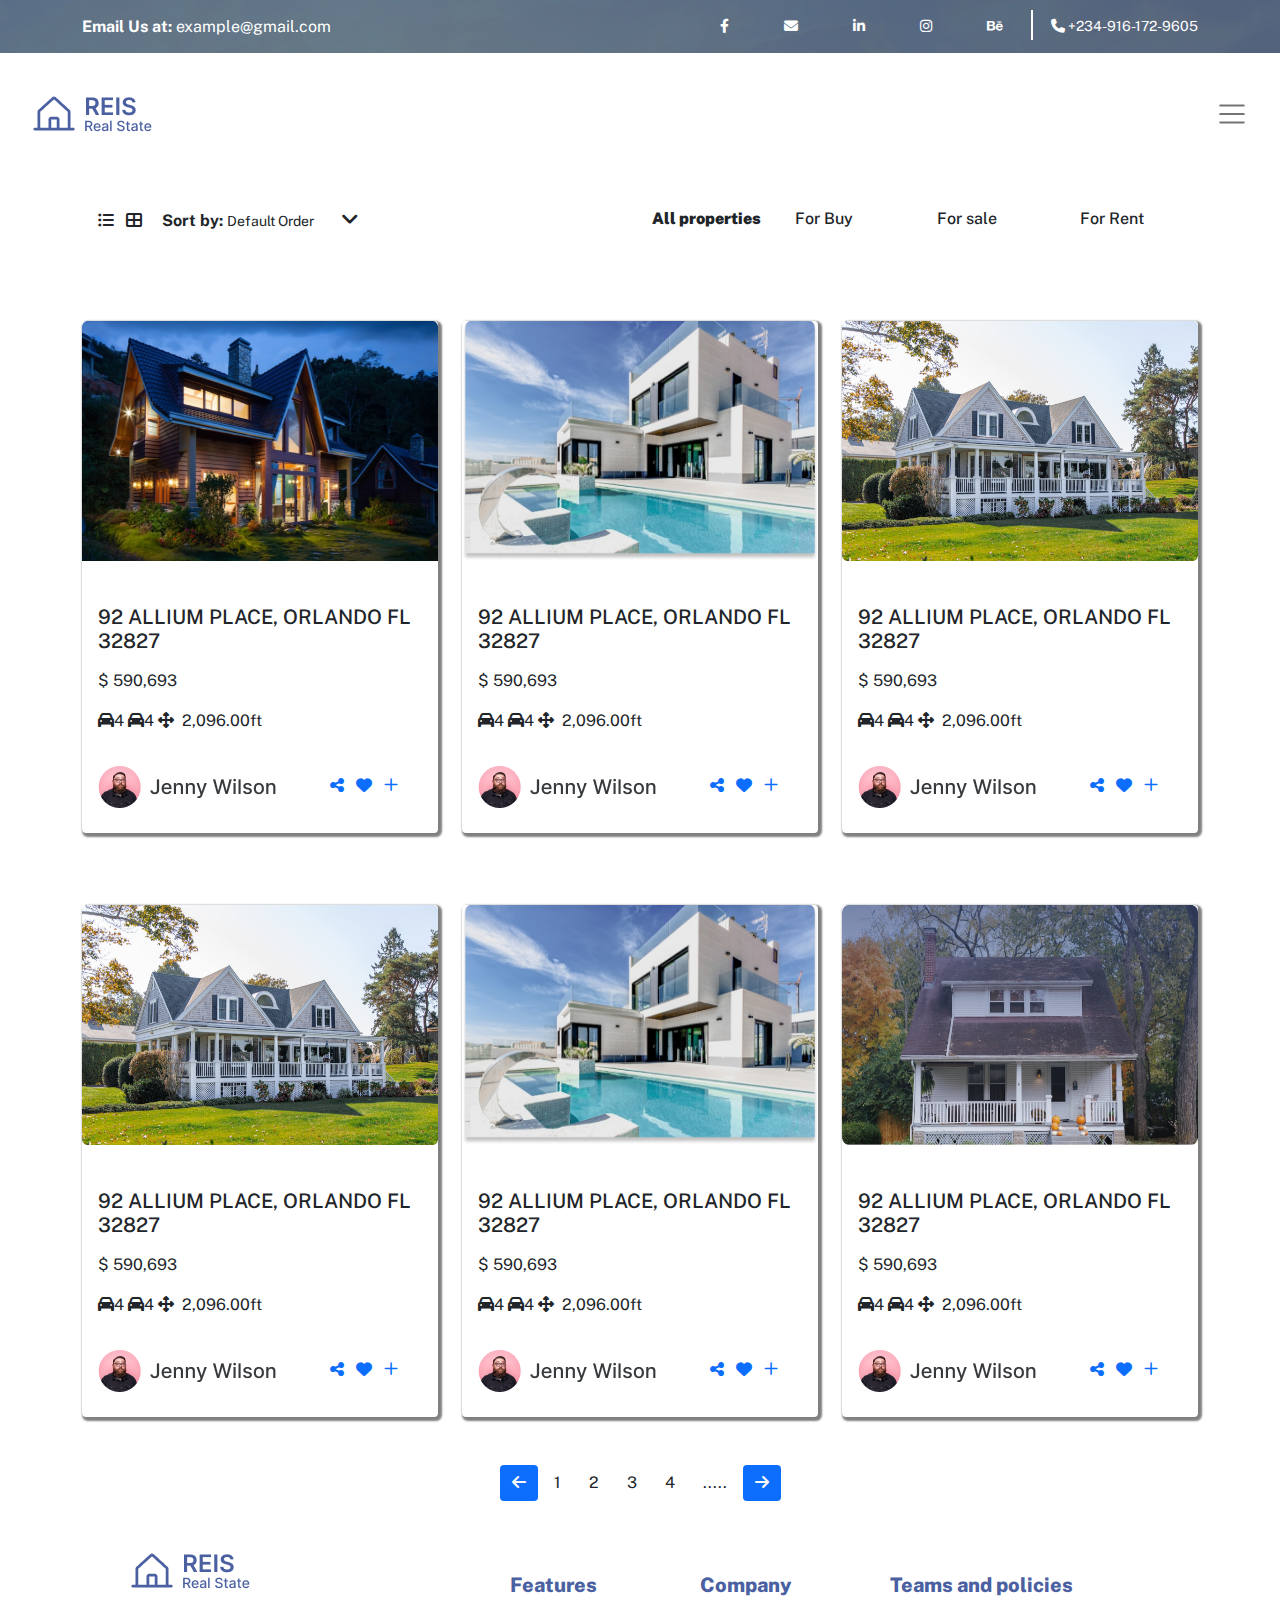
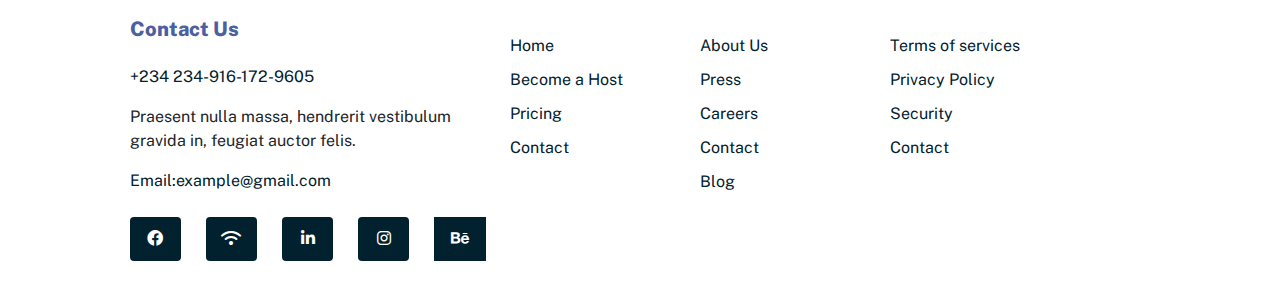
==== html files/reis-2.html @ 503722ba "Add files via upload" ====
<!DOCTYPE html>
<html lang="en">
<head>
    <meta charset="UTF-8">
    <meta http-equiv="X-UA-Compatible" content="IE=edge">
    <meta name="viewport" content="width=device-width, initial-scale=1.0">
       <!-- bootstrap-link -->
       <link rel="stylesheet" href="../Css/bootstrap.min.css">
       <!-- font-awesome -->
       <link rel="stylesheet" href="../Font_6/css/all.min.css">
       <!-- css-linked -->
       <link rel="stylesheet" href="../Css/reis-2.css">
       <title>Reis/page-2</title>
</head>
<body>
    <!-- header-navbar-section -->
    <header>
       <div class="nav-start">
        <div class="container nav-main mb-0 pb-0">
            <a href="#" class="text-white"> <strong class="fw-bold">Email Us at:</strong> example@gmail.com</a>
            <ul class="ms-lg-auto">
                <li>
                    <i class="fa-brands fa-facebook-f"></i>
                </li>
                <li>
                    <i class="fa-solid fa-envelope"></i>
                </li>
                <li>
                    <i class="fa-brands fa-linkedin-in"></i>
                </li>
                <li>
                    <i class="fa-brands fa-instagram"></i>
                </li>
                <li>
                    <i class="fa-brands fa-behance"></i>
                </li>
                <li class="ms-5 last">
                    <span><i class="fa fa-phone"></i></span>
                    <span>+234-916-172-9605</span>
                </li>
            </ul>
        </div>
       </div>
        <hr style="border:1px solid #fff;">


        <nav class="navbar navbar-expand-lg navbar-light mt-0 pt-0">
            <div class="container-fluid">
                <a class="navbar-brand" href="../index.html">
                    <img src="../Images/RE.logo.png" alt="">
                </a>
                <!-- <button class="navbar-toggler" type="button" data-bs-toggle="collapse"
                    data-bs-target="#navbarNavAltMarkup" aria-controls="navbarNavAltMarkup" aria-expanded="false"
                    aria-label="Toggle navigation">
                    <span class="navbar-toggler-icon"></span>
                </button> -->

                <!-- <button class="" > -->
                    <span class="navbar-toggler-icon btn bg-white p-3" type="button" data-bs-toggle="offcanvas" data-bs-target="#offcanvasBottom" aria-controls="offcanvasBottom"></span>
                <!-- </button> -->

                <div class="offcanvas offcanvas-top bg-dark" tabindex="-1" id="offcanvasBottom" aria-labelledby="offcanvasBottomLabel">
                    <div class="offcanvas-header">
                      <button type="button" class="btn-close text-reset bg-white" data-bs-dismiss="offcanvas" aria-label="Close"></button>
                    </div>
                    <div class="offcanvas-body small">
                        <div class="navbar-nav ms-auto">
                            <a class="nav-link active text-white" aria-current="page" href="../index.html">Home</a>
                            <a class="nav-link" href="../html files/about.html">About Us</a>
                            <a class="nav-link" href="#">Our Agents</a>
                            <a class="nav-link" href="../html files/reis-3.html">Properties</a>
                            <a class="nav-link">Gallery</a>
                            <a class="nav-link">Blog</a>
                            <a class="nav-link">Contact Us</a>
                            <a class="nav-link">Search</a>
                            <a class="nav-link">Add Listing</a>
                        </div>
                    </div>
                  </div>
<!-- 
                <div class="offcanvas-body" id="navbarNavAltMarkup">
                  
                </div> -->
            </div>
        </nav>
    </header>


       <!-- lastest-property-section -->
    <section id="property-lastest">
        <div class="container">
            <div class="row">
               <div class="col-lg-4">
                <p>
                    <span><i class="fa fa-list-ul ms-3" aria-hidden="true"></i></span>
                    <span> <i class="fa fa-th-large ms-2" aria-hidden="true"></i></span>
                    <span class="ms-lg-3 fw-bold">Sort by:</span>
                    <small>
                        <span>Default Order</span>
                        <span><i class="fa fa-angle-down ms-lg-4" style="font-weight: 700; font-size: 20px;"  aria-hidden="true"></i></span>
                    </small>
                </p>
               </div>
               <div class="col-lg-6 ms-auto">
                <div class="row">
                    <div class="col-lg-3">
                        <h6 class="fw-bold"><strong>All properties</strong></h6>
                     </div>
                     <div class="col-lg-3">
                      <h6>For Buy</h6>
                     </div>
                     <div class="col-lg-3">
                      <h6>For sale</h6>
                     </div>
                     <div class="col-lg-3">
                      <h6>For Rent</h6>
                     </div>
                </div>
               </div>
            </div>
            <div class="row mt-lg-5 mt-2 gy-4">
                <div class="col-lg-4">
                    <div class="card">
                        <div class="card-img">
                            <img src="../Images/Rectangle 18-1.png" class="card-img-top" alt="...">
                            <div class="empty-img">

                            </div>
                        </div>
                        <div class="card-body">
                            <h5 class="card-title my-3">92 ALLIUM PLACE, ORLANDO FL 32827</h5>
                            <p class="card-text">$ 590,693</p>
                            <div class="ico my-3">
                                <span><i class="fa fa-car"></i>4</span>
                                <span><i class="fa fa-car"></i>4</span>
                                <span><i class="fa fa-arrows-alt me-lg-2"></i>2,096.00ft</span>
                            </div>
                            <div class="footer pt-3">
                                <span><img src="../Images/Frame 91.png" alt=""></span>
                                <span class="ms-5">
                                    <a href="#"><i class="fa fa-share-nodes me-lg-2"></i></a>
                                    <a href="#"><i class="fa fa-heart me-lg-2"></i></a>
                                    <a href="#"><i class="fa-regular fa-plus me-lg-2"></i></a>
                                </span>
                            </div>
                        </div>
                    </div>
                </div>
                <div class="col-lg-4">
                    <div class="card">
                        <div class="card-img">
                            <img src="../Images/Rectangle 18 (1).png" class="card-img-top" alt="...">
                            <div class="empty-img"></div>
                        </div>
                        <div class="card-body">
                            <h5 class="card-title my-3">92 ALLIUM PLACE, ORLANDO FL 32827</h5>
                            <p class="card-text">$ 590,693</p>
                            <div class="ico my-3">
                                <span><i class="fa fa-car"></i>4</span>
                                <span><i class="fa fa-car"></i>4</span>
                                <span><i class="fa fa-arrows-alt me-lg-2"></i>2,096.00ft</span>
                            </div>
                            <div class="footer pt-3">
                                <span><img src="../Images/Frame 91.png" alt=""></span>
                                <span class="ms-5">
                                    <a href="#"><i class="fa fa-share-nodes me-lg-2"></i></a>
                                    <a href="#"><i class="fa fa-heart me-lg-2"></i></a>
                                    <a href="#"><i class="fa-regular fa-plus me-lg-2"></i></a>
                                </span>
                            </div>
                        </div>
                    </div>
                </div>
                <div class="col-lg-4">
                    <div class="card">
                        <div class="card-img">
                            <img src="../Images/Rectangle 26.png" class="card-img-top" alt="...">
                            <div class="empty-img"></div>
                        </div>
                        <div class="card-body">
                            <h5 class="card-title my-3">92 ALLIUM PLACE, ORLANDO FL 32827</h5>
                            <p class="card-text">$ 590,693</p>
                            <div class="ico my-3">
                                <span><i class="fa fa-car"></i>4</span>
                                <span><i class="fa fa-car"></i>4</span>
                                <span><i class="fa fa-arrows-alt me-lg-2"></i>2,096.00ft</span>
                            </div>
                            <div class="footer pt-3">
                                <span><img src="../Images/Frame 91.png" alt=""></span>
                                <span class="ms-5">
                                    <a href="#"><i class="fa fa-share-nodes me-lg-2"></i></a>
                                    <a href="#"><i class="fa fa-heart me-lg-2"></i></a>
                                    <a href="#"><i class="fa-regular fa-plus me-lg-2"></i></a>
                                </span>
                            </div>
                        </div>
                    </div>
                </div>
            </div>
            <div class="row mt-lg-5 mt-2 gy-4">
                <div class="col-lg-4">
                    <div class="card">
                        <div class="card-img">
                            <img src="../Images/Rectangle 26.png" class="card-img-top" alt="...">
                            <div class="empty-img"></div>
                        </div>
                        <div class="card-body">
                            <h5 class="card-title my-3">92 ALLIUM PLACE, ORLANDO FL 32827</h5>
                            <p class="card-text">$ 590,693</p>
                            <div class="ico my-3">
                                <span><i class="fa fa-car"></i>4</span>
                                <span><i class="fa fa-car"></i>4</span>
                                <span><i class="fa fa-arrows-alt me-lg-2"></i>2,096.00ft</span>
                            </div>
                            <div class="footer pt-3">
                                <span><img src="../Images/Frame 91.png" alt=""></span>
                                <span class="ms-5">
                                    <a href="#"><i class="fa fa-share-nodes me-lg-2"></i></a>
                                    <a href="#"><i class="fa fa-heart me-lg-2"></i></a>
                                    <a href="#"><i class="fa-regular fa-plus me-lg-2"></i></a>
                                </span>
                            </div>
                        </div>
                    </div>
                </div>
                <div class="col-lg-4">
                    <div class="card">
                        <div class="card-img">
                            <img src="../Images/Rectangle 18 (1).png" class="card-img-top" alt="...">
                            <div class="empty-img"></div>
                        </div>
                        <div class="card-body">
                            <h5 class="card-title my-3">92 ALLIUM PLACE, ORLANDO FL 32827</h5>
                            <p class="card-text">$ 590,693</p>
                            <div class="ico my-3">
                                <span><i class="fa fa-car"></i>4</span>
                                <span><i class="fa fa-car"></i>4</span>
                                <span><i class="fa fa-arrows-alt me-lg-2"></i>2,096.00ft</span>
                            </div>
                            <div class="footer pt-3">
                                <span><img src="../Images/Frame 91.png" alt=""></span>
                                <span class="ms-5">
                                    <a href="#"><i class="fa fa-share-nodes me-lg-2"></i></a>
                                    <a href="#"><i class="fa fa-heart me-lg-2"></i></a>
                                    <a href="#"><i class="fa-regular fa-plus me-lg-2"></i></a>
                                </span>
                            </div>
                        </div>
                    </div>
                </div>
                <div class="col-lg-4">
                    <div class="card">
                        <div class="card-img">
                            <img src="../Images/Rectangle 11.png" class="card-img-top" alt="...">
                            <div class="empty-img"></div>
                        </div>
                        <div class="card-body">
                            <h5 class="card-title my-3">92 ALLIUM PLACE, ORLANDO FL 32827</h5>
                            <p class="card-text">$ 590,693</p>
                            <div class="ico my-3">
                                <span><i class="fa fa-car"></i>4</span>
                                <span><i class="fa fa-car"></i>4</span>
                                <span><i class="fa fa-arrows-alt me-lg-2"></i>2,096.00ft</span>
                            </div>
                            <div class="footer pt-3">
                                <span><img src="../Images/Frame 91.png" alt=""></span>
                                <span class="ms-5">
                                    <a href="#"><i class="fa fa-share-nodes me-lg-2"></i></a>
                                    <a href="#"><i class="fa fa-heart me-lg-2"></i></a>
                                    <a href="#"><i class="fa-regular fa-plus me-lg-2"></i></a>
                                </span>
                            </div>
                        </div>
                    </div>
                </div>
            </div>
            <div class="mt-5 text-center mb-5">
                <a href="../html files/about.html" class="btn text-light bg-primary text-center">
                    <i class="fa fa-arrow-left"></i>
                </a>
                <a href="#" class="btn text-dark text-center">1</a>
                <a href="#" class="btn text-dark text-center">2</a>
                <a href="#" class="btn text-dark text-center">3</a>
                <a href="#" class="btn text-dark text-center">4</a>
                <a href="#" class="btn text-dark text-center">.....</a>
                <a href="../html files/reis-3.html" class="btn text-light bg-primary text-center">
                    <i class="fa fa-arrow-right"></i>
                </a>
            </div>
        </div>
    </section>


    <!-- footer-section -->
    <footer id="footer">
        <div class="container">
            <div class="row justify-content-center">
                <div class="col-lg-4">
                    <img src="../Images/RE.logo.png" alt="">
                    <h5 class="my-4">Contact Us</h5>
                    <a href="#" style="color:rgb(1, 33, 46);" >+234 234-916-172-9605</a>
                    <p class="my-3">
                        Praesent nulla massa, hendrerit vestibulum gravida in, feugiat auctor felis.
                    </p>
                    <a href="#" style="color:rgb(1, 33, 46);">Email:example@gmail.com</a>
                    <div class="foot d-flex my-4">
                        <div class="col btn text-primary ms-0">
                            <i class="fa-brands fa-facebook"></i>
                          </div>
                          <div class="col btn text-primar">
                            <i class="fa fa-wifi"></i>
                          </div>
                          <div class="col btn text-primary">
                            <i class="fa-brands fa-linkedin-in"></i>
                          </div>
                          <div class="col btn text-primary">
                            <a href="#"><i class="fa-brands fa-instagram"></i></a>
                          </div>
                          <div class="col">
                            <i class="fa-brands fa-behance"></i>
                          </div>
        
                    </div>
                </div>
                <div class="col-lg-2">
                    <h5 class="pt-4">Features</h5>
                    <ul class="p-0">
                        <li><a href="#">Home</a></li>
                        <li><a href="#">Become a Host</a></li>
                        <li><a href="#">Pricing</a></li>
                        <li><a href="#">Contact</a></li>
                    </ul>
                </div>
                <div class="col-lg-2">
                    <h5 class="pt-4">Company</h5>
                    <ul class="p-0">
                        <li><a href="#">About Us</a></li>
                        <li><a href="#">Press</a></li>
                        <li><a href="#">Careers</a></li>
                        <li><a href="#">Contact</a></li>
                        <li><a href="#">Blog</a></li>
                    </ul>
                </div>
                <div class="col-lg-3" style="text-align: left;" >
                    <h5 class="pt-4">Teams and policies</h5>
                    <ul class="p-0">
                        <li><a href="#">Terms of services</a></li>
                        <li><a href="#">Privacy Policy</a></li>
                        <li><a href="#">Security</a></li>
                        <li><a href="#">Contact</a></li>
                    </ul>
                </div>
            </div>
        </div>
    </footer>

    <!-- javascript-bootstarp -->
    <script src="../Javascript/bootstrap.min.js"></script>
</body>
</html>
---- Css/reis-2.css ----
@import url('https://fonts.googleapis.com/css2?family=Public+Sans:wght@600;700&display=swap');

* {
    padding: 0;
    margin: 0;
    box-sizing: border-box;
    font-family: 'Public Sans', sans-serif;
}

a {
    text-decoration: none;
}

ul {
    list-style: none;
}
.btn{
    outline: 0;
    border: 0;
}
section {
    margin-top: 3em;
    margin-bottom: 3em;
}

/* header-section */
.nav-start{
    background: url("../Images/header-bg.png");
    /* height: 758px; */
    color: #fff;
    max-width: 1440px;
    /* position: relative;
    top: 0; */
}

/* navbar-section */

.navbar-brand {
    color: #fff;
}
/* .navbar .navbar-nav .nav-link.active{
    color: red;
} */
.nav-main ul li {
    font-size: 14px;
    font-weight: 400;
    line-height: 22px;
    letter-spacing: 0em;
    text-align: center;
    color: #fff;
}
.navbar .navbar-nav .nav-link:last-child {
border: 1px solid #fff;
border-radius: 4px;
padding: 12px 24px 12px 24px;
text-transform: capitalize;
font-size: 16px;
font-weight: 400;
line-height: 22px;
letter-spacing: 0em;
text-align: center;
color: #fff;
}
.navbar .navbar-nav .nav-link {
    font-size: 14px;
    font-weight: 400;
    line-height: 22px;
    letter-spacing: 0em;
    text-align: center;
    color: #fff;
    text-transform: uppercase;
}


.card{
    height: 512px;
    border: 0;
    box-shadow: 2px 2px 2px 2px gray;
    cursor: pointer;
    transition: all 0.2s ease;
}
.card:hover{
    box-shadow: 4px 4px 4px 2px gray;
}
.card .card-img-top{
    height: 240px;
}
.card .card-title{
    padding-top: 12px;
}
.card-img{
    position: relative;
}
.card:hover .empty-img{
    position: absolute;
    background: linear-gradient( rgba(6, 57, 213, 0.37) , rgba(59, 77, 129, 0.57));
    inset: 0;
    border-radius: 8px;
    
}







/* footer */
#footer h5{
    font-weight: 800;
    color: #4A60A1;
   }
   #footer ul{
       line-height: 34px;
       margin-top: 2em;
   }
   #footer ul li a{
       color:rgb(1, 33, 46);
       transition: all 0.34s;
   }
   #footer ul li a:hover{
       text-decoration: underline;
   }
   .foot .col{
       margin-left: 25px;
       padding: 10px;
       text-align: center;
       color: #fff;
       background:rgb(1, 33, 46);
   }
   .foot .col i{
       color: #fff;
   }




@media (min-width: 992px){
    
    /* header-section */
    .offcanvas {
        background: url("../Images/header-bg.png");
    }
    .nav-main {
        display: flex;
        padding-top: 15px;
    }

    .nav-main ul {
        display: flex;
    }
    .navbar .navbar-nav .nav-link:not(:last-child){
        padding-top: 15px;
    }
    .nav-main ul li {
        margin-left: 55px;
    }
    .navbar .navbar-nav .nav-link:hover{
        color: rgba(255, 255, 255,0.56);
        cursor: pointer;
    }
    .navbar .navbar-nav .nav-link:hover:not(:last-child)::before{
        width: 80px;
    }
    .navbar .navbar-nav .nav-link:not(:last-child)::before{
        position: absolute;
        content: '';
        inset: 0;
        background: #fff;
        width:0;
        height: 2px;
        transform: translateY(40px);
    }
    .navbar .navbar-nav .nav-link{
        margin-left: 20px;
        position: relative;
        transition: all 0.85s;
    }

    .last {
        position: relative;
    }

    .last::before {
        position: absolute;
        content: '';
        width: 2px;
        height: 30px;
        background: #fff;
        left: -20px;
        top: -5px;
    }

    /* navbar */
    .navbar {
        padding: 20px;
    }

}



@media (max-width: 568px){
     /* header */
     .nav-start{
        padding: 6px;
     }
     .offcanvas {
        height: auto;
        background: url("../Images/header-bg.png");
    }
    [type=button]:not(:disabled), [type=reset]:not(:disabled), [type=submit]:not(:disabled), button:not(:disabled) {
        color: #fff;
    }
    .nav-main ul {
        display: flex;
        justify-content: space-between;
        margin-left: 0;
        padding-left: 0;
        padding-top: 10px;
    }

    footer img{
        width: 200px;
    }

}
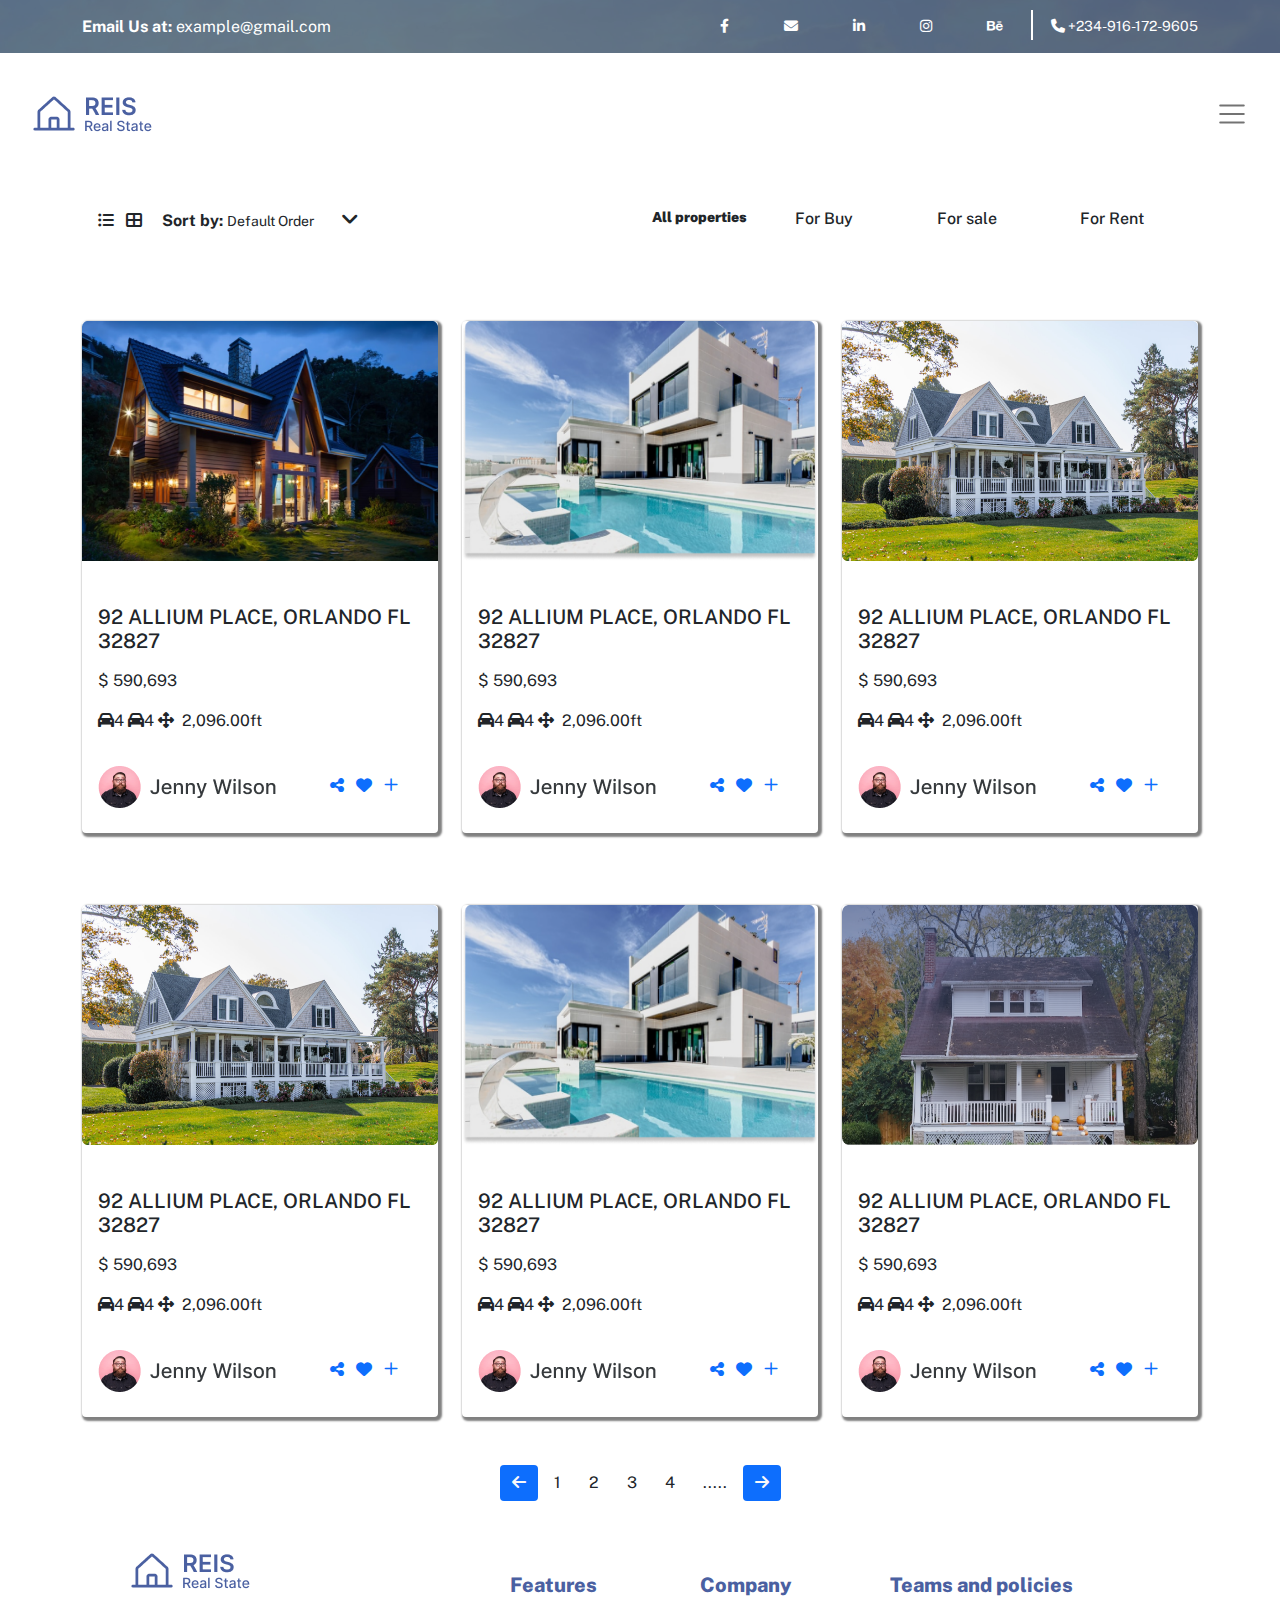
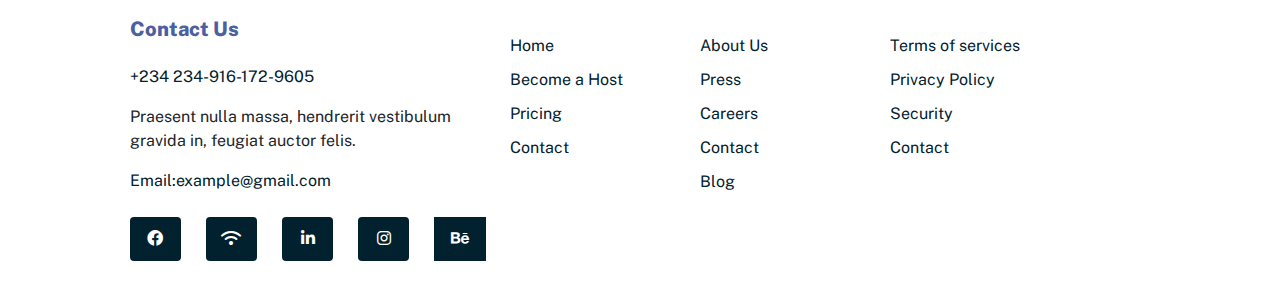
==== commit 39400731: "Update" ====
--- a/html files/reis-2.html
+++ b/html files/reis-2.html
@@ -1,360 +1,360 @@
-<!DOCTYPE html>
-<html lang="en">
-<head>
-    <meta charset="UTF-8">
-    <meta http-equiv="X-UA-Compatible" content="IE=edge">
-    <meta name="viewport" content="width=device-width, initial-scale=1.0">
-       <!-- bootstrap-link -->
-       <link rel="stylesheet" href="../Css/bootstrap.min.css">
-       <!-- font-awesome -->
-       <link rel="stylesheet" href="../Font_6/css/all.min.css">
-       <!-- css-linked -->
-       <link rel="stylesheet" href="../Css/reis-2.css">
-       <title>Reis/page-2</title>
-</head>
-<body>
-    <!-- header-navbar-section -->
-    <header>
-       <div class="nav-start">
-        <div class="container nav-main mb-0 pb-0">
-            <a href="#" class="text-white"> <strong class="fw-bold">Email Us at:</strong> example@gmail.com</a>
-            <ul class="ms-lg-auto">
-                <li>
-                    <i class="fa-brands fa-facebook-f"></i>
-                </li>
-                <li>
-                    <i class="fa-solid fa-envelope"></i>
-                </li>
-                <li>
-                    <i class="fa-brands fa-linkedin-in"></i>
-                </li>
-                <li>
-                    <i class="fa-brands fa-instagram"></i>
-                </li>
-                <li>
-                    <i class="fa-brands fa-behance"></i>
-                </li>
-                <li class="ms-5 last">
-                    <span><i class="fa fa-phone"></i></span>
-                    <span>+234-916-172-9605</span>
-                </li>
-            </ul>
-        </div>
-       </div>
-        <hr style="border:1px solid #fff;">
-
-
-        <nav class="navbar navbar-expand-lg navbar-light mt-0 pt-0">
-            <div class="container-fluid">
-                <a class="navbar-brand" href="../index.html">
-                    <img src="../Images/RE.logo.png" alt="">
-                </a>
-                <!-- <button class="navbar-toggler" type="button" data-bs-toggle="collapse"
-                    data-bs-target="#navbarNavAltMarkup" aria-controls="navbarNavAltMarkup" aria-expanded="false"
-                    aria-label="Toggle navigation">
-                    <span class="navbar-toggler-icon"></span>
-                </button> -->
-
-                <!-- <button class="" > -->
-                    <span class="navbar-toggler-icon btn bg-white p-3" type="button" data-bs-toggle="offcanvas" data-bs-target="#offcanvasBottom" aria-controls="offcanvasBottom"></span>
-                <!-- </button> -->
-
-                <div class="offcanvas offcanvas-top bg-dark" tabindex="-1" id="offcanvasBottom" aria-labelledby="offcanvasBottomLabel">
-                    <div class="offcanvas-header">
-                      <button type="button" class="btn-close text-reset bg-white" data-bs-dismiss="offcanvas" aria-label="Close"></button>
-                    </div>
-                    <div class="offcanvas-body small">
-                        <div class="navbar-nav ms-auto">
-                            <a class="nav-link active text-white" aria-current="page" href="../index.html">Home</a>
-                            <a class="nav-link" href="../html files/about.html">About Us</a>
-                            <a class="nav-link" href="#">Our Agents</a>
-                            <a class="nav-link" href="../html files/reis-3.html">Properties</a>
-                            <a class="nav-link">Gallery</a>
-                            <a class="nav-link">Blog</a>
-                            <a class="nav-link">Contact Us</a>
-                            <a class="nav-link">Search</a>
-                            <a class="nav-link">Add Listing</a>
-                        </div>
-                    </div>
-                  </div>
-<!-- 
-                <div class="offcanvas-body" id="navbarNavAltMarkup">
-                  
-                </div> -->
-            </div>
-        </nav>
-    </header>
-
-
-       <!-- lastest-property-section -->
-    <section id="property-lastest">
-        <div class="container">
-            <div class="row">
-               <div class="col-lg-4">
-                <p>
-                    <span><i class="fa fa-list-ul ms-3" aria-hidden="true"></i></span>
-                    <span> <i class="fa fa-th-large ms-2" aria-hidden="true"></i></span>
-                    <span class="ms-lg-3 fw-bold">Sort by:</span>
-                    <small>
-                        <span>Default Order</span>
-                        <span><i class="fa fa-angle-down ms-lg-4" style="font-weight: 700; font-size: 20px;"  aria-hidden="true"></i></span>
-                    </small>
-                </p>
-               </div>
-               <div class="col-lg-6 ms-auto">
-                <div class="row">
-                    <div class="col-lg-3">
-                        <h6 class="fw-bold"><strong>All properties</strong></h6>
-                     </div>
-                     <div class="col-lg-3">
-                      <h6>For Buy</h6>
-                     </div>
-                     <div class="col-lg-3">
-                      <h6>For sale</h6>
-                     </div>
-                     <div class="col-lg-3">
-                      <h6>For Rent</h6>
-                     </div>
-                </div>
-               </div>
-            </div>
-            <div class="row mt-lg-5 mt-2 gy-4">
-                <div class="col-lg-4">
-                    <div class="card">
-                        <div class="card-img">
-                            <img src="../Images/Rectangle 18-1.png" class="card-img-top" alt="...">
-                            <div class="empty-img">
-
-                            </div>
-                        </div>
-                        <div class="card-body">
-                            <h5 class="card-title my-3">92 ALLIUM PLACE, ORLANDO FL 32827</h5>
-                            <p class="card-text">$ 590,693</p>
-                            <div class="ico my-3">
-                                <span><i class="fa fa-car"></i>4</span>
-                                <span><i class="fa fa-car"></i>4</span>
-                                <span><i class="fa fa-arrows-alt me-lg-2"></i>2,096.00ft</span>
-                            </div>
-                            <div class="footer pt-3">
-                                <span><img src="../Images/Frame 91.png" alt=""></span>
-                                <span class="ms-5">
-                                    <a href="#"><i class="fa fa-share-nodes me-lg-2"></i></a>
-                                    <a href="#"><i class="fa fa-heart me-lg-2"></i></a>
-                                    <a href="#"><i class="fa-regular fa-plus me-lg-2"></i></a>
-                                </span>
-                            </div>
-                        </div>
-                    </div>
-                </div>
-                <div class="col-lg-4">
-                    <div class="card">
-                        <div class="card-img">
-                            <img src="../Images/Rectangle 18 (1).png" class="card-img-top" alt="...">
-                            <div class="empty-img"></div>
-                        </div>
-                        <div class="card-body">
-                            <h5 class="card-title my-3">92 ALLIUM PLACE, ORLANDO FL 32827</h5>
-                            <p class="card-text">$ 590,693</p>
-                            <div class="ico my-3">
-                                <span><i class="fa fa-car"></i>4</span>
-                                <span><i class="fa fa-car"></i>4</span>
-                                <span><i class="fa fa-arrows-alt me-lg-2"></i>2,096.00ft</span>
-                            </div>
-                            <div class="footer pt-3">
-                                <span><img src="../Images/Frame 91.png" alt=""></span>
-                                <span class="ms-5">
-                                    <a href="#"><i class="fa fa-share-nodes me-lg-2"></i></a>
-                                    <a href="#"><i class="fa fa-heart me-lg-2"></i></a>
-                                    <a href="#"><i class="fa-regular fa-plus me-lg-2"></i></a>
-                                </span>
-                            </div>
-                        </div>
-                    </div>
-                </div>
-                <div class="col-lg-4">
-                    <div class="card">
-                        <div class="card-img">
-                            <img src="../Images/Rectangle 26.png" class="card-img-top" alt="...">
-                            <div class="empty-img"></div>
-                        </div>
-                        <div class="card-body">
-                            <h5 class="card-title my-3">92 ALLIUM PLACE, ORLANDO FL 32827</h5>
-                            <p class="card-text">$ 590,693</p>
-                            <div class="ico my-3">
-                                <span><i class="fa fa-car"></i>4</span>
-                                <span><i class="fa fa-car"></i>4</span>
-                                <span><i class="fa fa-arrows-alt me-lg-2"></i>2,096.00ft</span>
-                            </div>
-                            <div class="footer pt-3">
-                                <span><img src="../Images/Frame 91.png" alt=""></span>
-                                <span class="ms-5">
-                                    <a href="#"><i class="fa fa-share-nodes me-lg-2"></i></a>
-                                    <a href="#"><i class="fa fa-heart me-lg-2"></i></a>
-                                    <a href="#"><i class="fa-regular fa-plus me-lg-2"></i></a>
-                                </span>
-                            </div>
-                        </div>
-                    </div>
-                </div>
-            </div>
-            <div class="row mt-lg-5 mt-2 gy-4">
-                <div class="col-lg-4">
-                    <div class="card">
-                        <div class="card-img">
-                            <img src="../Images/Rectangle 26.png" class="card-img-top" alt="...">
-                            <div class="empty-img"></div>
-                        </div>
-                        <div class="card-body">
-                            <h5 class="card-title my-3">92 ALLIUM PLACE, ORLANDO FL 32827</h5>
-                            <p class="card-text">$ 590,693</p>
-                            <div class="ico my-3">
-                                <span><i class="fa fa-car"></i>4</span>
-                                <span><i class="fa fa-car"></i>4</span>
-                                <span><i class="fa fa-arrows-alt me-lg-2"></i>2,096.00ft</span>
-                            </div>
-                            <div class="footer pt-3">
-                                <span><img src="../Images/Frame 91.png" alt=""></span>
-                                <span class="ms-5">
-                                    <a href="#"><i class="fa fa-share-nodes me-lg-2"></i></a>
-                                    <a href="#"><i class="fa fa-heart me-lg-2"></i></a>
-                                    <a href="#"><i class="fa-regular fa-plus me-lg-2"></i></a>
-                                </span>
-                            </div>
-                        </div>
-                    </div>
-                </div>
-                <div class="col-lg-4">
-                    <div class="card">
-                        <div class="card-img">
-                            <img src="../Images/Rectangle 18 (1).png" class="card-img-top" alt="...">
-                            <div class="empty-img"></div>
-                        </div>
-                        <div class="card-body">
-                            <h5 class="card-title my-3">92 ALLIUM PLACE, ORLANDO FL 32827</h5>
-                            <p class="card-text">$ 590,693</p>
-                            <div class="ico my-3">
-                                <span><i class="fa fa-car"></i>4</span>
-                                <span><i class="fa fa-car"></i>4</span>
-                                <span><i class="fa fa-arrows-alt me-lg-2"></i>2,096.00ft</span>
-                            </div>
-                            <div class="footer pt-3">
-                                <span><img src="../Images/Frame 91.png" alt=""></span>
-                                <span class="ms-5">
-                                    <a href="#"><i class="fa fa-share-nodes me-lg-2"></i></a>
-                                    <a href="#"><i class="fa fa-heart me-lg-2"></i></a>
-                                    <a href="#"><i class="fa-regular fa-plus me-lg-2"></i></a>
-                                </span>
-                            </div>
-                        </div>
-                    </div>
-                </div>
-                <div class="col-lg-4">
-                    <div class="card">
-                        <div class="card-img">
-                            <img src="../Images/Rectangle 11.png" class="card-img-top" alt="...">
-                            <div class="empty-img"></div>
-                        </div>
-                        <div class="card-body">
-                            <h5 class="card-title my-3">92 ALLIUM PLACE, ORLANDO FL 32827</h5>
-                            <p class="card-text">$ 590,693</p>
-                            <div class="ico my-3">
-                                <span><i class="fa fa-car"></i>4</span>
-                                <span><i class="fa fa-car"></i>4</span>
-                                <span><i class="fa fa-arrows-alt me-lg-2"></i>2,096.00ft</span>
-                            </div>
-                            <div class="footer pt-3">
-                                <span><img src="../Images/Frame 91.png" alt=""></span>
-                                <span class="ms-5">
-                                    <a href="#"><i class="fa fa-share-nodes me-lg-2"></i></a>
-                                    <a href="#"><i class="fa fa-heart me-lg-2"></i></a>
-                                    <a href="#"><i class="fa-regular fa-plus me-lg-2"></i></a>
-                                </span>
-                            </div>
-                        </div>
-                    </div>
-                </div>
-            </div>
-            <div class="mt-5 text-center mb-5">
-                <a href="../html files/about.html" class="btn text-light bg-primary text-center">
-                    <i class="fa fa-arrow-left"></i>
-                </a>
-                <a href="#" class="btn text-dark text-center">1</a>
-                <a href="#" class="btn text-dark text-center">2</a>
-                <a href="#" class="btn text-dark text-center">3</a>
-                <a href="#" class="btn text-dark text-center">4</a>
-                <a href="#" class="btn text-dark text-center">.....</a>
-                <a href="../html files/reis-3.html" class="btn text-light bg-primary text-center">
-                    <i class="fa fa-arrow-right"></i>
-                </a>
-            </div>
-        </div>
-    </section>
-
-
-    <!-- footer-section -->
-    <footer id="footer">
-        <div class="container">
-            <div class="row justify-content-center">
-                <div class="col-lg-4">
-                    <img src="../Images/RE.logo.png" alt="">
-                    <h5 class="my-4">Contact Us</h5>
-                    <a href="#" style="color:rgb(1, 33, 46);" >+234 234-916-172-9605</a>
-                    <p class="my-3">
-                        Praesent nulla massa, hendrerit vestibulum gravida in, feugiat auctor felis.
-                    </p>
-                    <a href="#" style="color:rgb(1, 33, 46);">Email:example@gmail.com</a>
-                    <div class="foot d-flex my-4">
-                        <div class="col btn text-primary ms-0">
-                            <i class="fa-brands fa-facebook"></i>
-                          </div>
-                          <div class="col btn text-primar">
-                            <i class="fa fa-wifi"></i>
-                          </div>
-                          <div class="col btn text-primary">
-                            <i class="fa-brands fa-linkedin-in"></i>
-                          </div>
-                          <div class="col btn text-primary">
-                            <a href="#"><i class="fa-brands fa-instagram"></i></a>
-                          </div>
-                          <div class="col">
-                            <i class="fa-brands fa-behance"></i>
-                          </div>
-        
-                    </div>
-                </div>
-                <div class="col-lg-2">
-                    <h5 class="pt-4">Features</h5>
-                    <ul class="p-0">
-                        <li><a href="#">Home</a></li>
-                        <li><a href="#">Become a Host</a></li>
-                        <li><a href="#">Pricing</a></li>
-                        <li><a href="#">Contact</a></li>
-                    </ul>
-                </div>
-                <div class="col-lg-2">
-                    <h5 class="pt-4">Company</h5>
-                    <ul class="p-0">
-                        <li><a href="#">About Us</a></li>
-                        <li><a href="#">Press</a></li>
-                        <li><a href="#">Careers</a></li>
-                        <li><a href="#">Contact</a></li>
-                        <li><a href="#">Blog</a></li>
-                    </ul>
-                </div>
-                <div class="col-lg-3" style="text-align: left;" >
-                    <h5 class="pt-4">Teams and policies</h5>
-                    <ul class="p-0">
-                        <li><a href="#">Terms of services</a></li>
-                        <li><a href="#">Privacy Policy</a></li>
-                        <li><a href="#">Security</a></li>
-                        <li><a href="#">Contact</a></li>
-                    </ul>
-                </div>
-            </div>
-        </div>
-    </footer>
-
-    <!-- javascript-bootstarp -->
-    <script src="../Javascript/bootstrap.min.js"></script>
-</body>
+<!DOCTYPE html>
+<html lang="en">
+<head>
+    <meta charset="UTF-8">
+    <meta http-equiv="X-UA-Compatible" content="IE=edge">
+    <meta name="viewport" content="width=device-width, initial-scale=1.0">
+       <!-- bootstrap-link -->
+       <link rel="stylesheet" href="../Css/bootstrap.min.css">
+       <!-- font-awesome -->
+       <link rel="stylesheet" href="../Font_6/css/all.min.css">
+       <!-- css-linked -->
+       <link rel="stylesheet" href="../Css/reis-2.css">
+       <title>Reis/page-2</title>
+</head>
+<body>
+    <!-- header-navbar-section -->
+    <header>
+       <div class="nav-start">
+        <div class="container nav-main mb-0 pb-0">
+            <a href="#" class="text-white"> <strong class="fw-bold">Email Us at:</strong> example@gmail.com</a>
+            <ul class="ms-lg-auto">
+                <li>
+                    <i class="fa-brands fa-facebook-f"></i>
+                </li>
+                <li>
+                    <i class="fa-solid fa-envelope"></i>
+                </li>
+                <li>
+                    <i class="fa-brands fa-linkedin-in"></i>
+                </li>
+                <li>
+                    <i class="fa-brands fa-instagram"></i>
+                </li>
+                <li>
+                    <i class="fa-brands fa-behance"></i>
+                </li>
+                <li class="ms-5 last">
+                    <span><i class="fa fa-phone"></i></span>
+                    <span>+234-916-172-9605</span>
+                </li>
+            </ul>
+        </div>
+       </div>
+        <hr style="border:1px solid #fff;">
+
+
+        <nav class="navbar navbar-expand-lg navbar-light mt-0 pt-0">
+            <div class="container-fluid">
+                <a class="navbar-brand" href="../index.html">
+                    <img src="../Images/RE.logo.png" alt="">
+                </a>
+                <!-- <button class="navbar-toggler" type="button" data-bs-toggle="collapse"
+                    data-bs-target="#navbarNavAltMarkup" aria-controls="navbarNavAltMarkup" aria-expanded="false"
+                    aria-label="Toggle navigation">
+                    <span class="navbar-toggler-icon"></span>
+                </button> -->
+
+                <!-- <button class="" > -->
+                    <span class="navbar-toggler-icon btn bg-white p-3" type="button" data-bs-toggle="offcanvas" data-bs-target="#offcanvasBottom" aria-controls="offcanvasBottom"></span>
+                <!-- </button> -->
+
+                <div class="offcanvas offcanvas-top bg-dark" tabindex="-1" id="offcanvasBottom" aria-labelledby="offcanvasBottomLabel">
+                    <div class="offcanvas-header">
+                      <button type="button" class="btn-close text-reset bg-white" data-bs-dismiss="offcanvas" aria-label="Close"></button>
+                    </div>
+                    <div class="offcanvas-body small">
+                        <div class="navbar-nav ms-auto">
+                            <a class="nav-link active text-white" aria-current="page" href="../index.html">Home</a>
+                            <a class="nav-link" href="../html files/about.html">About Us</a>
+                            <a class="nav-link" href="#">Our Agents</a>
+                            <a class="nav-link" href="../html files/reis-3.html">Properties</a>
+                            <a class="nav-link">Gallery</a>
+                            <a class="nav-link">Blog</a>
+                            <a class="nav-link">Contact Us</a>
+                            <a class="nav-link">Search</a>
+                            <a class="nav-link">Add Listing</a>
+                        </div>
+                    </div>
+                  </div>
+<!-- 
+                <div class="offcanvas-body" id="navbarNavAltMarkup">
+                  
+                </div> -->
+            </div>
+        </nav>
+    </header>
+
+
+       <!-- lastest-property-section -->
+    <section id="property-lastest">
+        <div class="container">
+            <div class="row">
+               <div class="col-lg-4">
+                <p>
+                    <span><i class="fa fa-list-ul ms-3" aria-hidden="true"></i></span>
+                    <span> <i class="fa fa-th-large ms-2" aria-hidden="true"></i></span>
+                    <span class="ms-lg-3 fw-bold">Sort by:</span>
+                    <small>
+                        <span>Default Order</span>
+                        <span><i class="fa fa-angle-down ms-lg-4" style="font-weight: 700; font-size: 20px;"  aria-hidden="true"></i></span>
+                    </small>
+                </p>
+               </div>
+               <div class="col-lg-6 ms-auto">
+                <div class="row">
+                    <div class="col-lg-3">
+                        <h6 class="fw-bold small"><strong>All properties</strong></h6>
+                     </div>
+                     <div class="col-lg-3">
+                      <h6>For Buy</h6>
+                     </div>
+                     <div class="col-lg-3">
+                      <h6>For sale</h6>
+                     </div>
+                     <div class="col-lg-3">
+                      <h6>For Rent</h6>
+                     </div>
+                </div>
+               </div>
+            </div>
+            <div class="row mt-lg-5 mt-2 gy-4">
+                <div class="col-lg-4">
+                    <div class="card">
+                        <div class="card-img">
+                            <img src="../Images/Rectangle 18-1.png" class="card-img-top" alt="...">
+                            <div class="empty-img">
+
+                            </div>
+                        </div>
+                        <div class="card-body">
+                            <h5 class="card-title my-3">92 ALLIUM PLACE, ORLANDO FL 32827</h5>
+                            <p class="card-text">$ 590,693</p>
+                            <div class="ico my-3">
+                                <span><i class="fa fa-car"></i>4</span>
+                                <span><i class="fa fa-car"></i>4</span>
+                                <span><i class="fa fa-arrows-alt me-lg-2"></i>2,096.00ft</span>
+                            </div>
+                            <div class="footer pt-3">
+                                <span><img src="../Images/Frame 91.png" alt=""></span>
+                                <span class="ms-5">
+                                    <a href="#"><i class="fa fa-share-nodes me-lg-2"></i></a>
+                                    <a href="#"><i class="fa fa-heart me-lg-2"></i></a>
+                                    <a href="#"><i class="fa-regular fa-plus me-lg-2"></i></a>
+                                </span>
+                            </div>
+                        </div>
+                    </div>
+                </div>
+                <div class="col-lg-4">
+                    <div class="card">
+                        <div class="card-img">
+                            <img src="../Images/Rectangle 18 (1).png" class="card-img-top" alt="...">
+                            <div class="empty-img"></div>
+                        </div>
+                        <div class="card-body">
+                            <h5 class="card-title my-3">92 ALLIUM PLACE, ORLANDO FL 32827</h5>
+                            <p class="card-text">$ 590,693</p>
+                            <div class="ico my-3">
+                                <span><i class="fa fa-car"></i>4</span>
+                                <span><i class="fa fa-car"></i>4</span>
+                                <span><i class="fa fa-arrows-alt me-lg-2"></i>2,096.00ft</span>
+                            </div>
+                            <div class="footer pt-3">
+                                <span><img src="../Images/Frame 91.png" alt=""></span>
+                                <span class="ms-5">
+                                    <a href="#"><i class="fa fa-share-nodes me-lg-2"></i></a>
+                                    <a href="#"><i class="fa fa-heart me-lg-2"></i></a>
+                                    <a href="#"><i class="fa-regular fa-plus me-lg-2"></i></a>
+                                </span>
+                            </div>
+                        </div>
+                    </div>
+                </div>
+                <div class="col-lg-4">
+                    <div class="card">
+                        <div class="card-img">
+                            <img src="../Images/Rectangle 26.png" class="card-img-top" alt="...">
+                            <div class="empty-img"></div>
+                        </div>
+                        <div class="card-body">
+                            <h5 class="card-title my-3">92 ALLIUM PLACE, ORLANDO FL 32827</h5>
+                            <p class="card-text">$ 590,693</p>
+                            <div class="ico my-3">
+                                <span><i class="fa fa-car"></i>4</span>
+                                <span><i class="fa fa-car"></i>4</span>
+                                <span><i class="fa fa-arrows-alt me-lg-2"></i>2,096.00ft</span>
+                            </div>
+                            <div class="footer pt-3">
+                                <span><img src="../Images/Frame 91.png" alt=""></span>
+                                <span class="ms-5">
+                                    <a href="#"><i class="fa fa-share-nodes me-lg-2"></i></a>
+                                    <a href="#"><i class="fa fa-heart me-lg-2"></i></a>
+                                    <a href="#"><i class="fa-regular fa-plus me-lg-2"></i></a>
+                                </span>
+                            </div>
+                        </div>
+                    </div>
+                </div>
+            </div>
+            <div class="row mt-lg-5 mt-2 gy-4">
+                <div class="col-lg-4">
+                    <div class="card">
+                        <div class="card-img">
+                            <img src="../Images/Rectangle 26.png" class="card-img-top" alt="...">
+                            <div class="empty-img"></div>
+                        </div>
+                        <div class="card-body">
+                            <h5 class="card-title my-3">92 ALLIUM PLACE, ORLANDO FL 32827</h5>
+                            <p class="card-text">$ 590,693</p>
+                            <div class="ico my-3">
+                                <span><i class="fa fa-car"></i>4</span>
+                                <span><i class="fa fa-car"></i>4</span>
+                                <span><i class="fa fa-arrows-alt me-lg-2"></i>2,096.00ft</span>
+                            </div>
+                            <div class="footer pt-3">
+                                <span><img src="../Images/Frame 91.png" alt=""></span>
+                                <span class="ms-5">
+                                    <a href="#"><i class="fa fa-share-nodes me-lg-2"></i></a>
+                                    <a href="#"><i class="fa fa-heart me-lg-2"></i></a>
+                                    <a href="#"><i class="fa-regular fa-plus me-lg-2"></i></a>
+                                </span>
+                            </div>
+                        </div>
+                    </div>
+                </div>
+                <div class="col-lg-4">
+                    <div class="card">
+                        <div class="card-img">
+                            <img src="../Images/Rectangle 18 (1).png" class="card-img-top" alt="...">
+                            <div class="empty-img"></div>
+                        </div>
+                        <div class="card-body">
+                            <h5 class="card-title my-3">92 ALLIUM PLACE, ORLANDO FL 32827</h5>
+                            <p class="card-text">$ 590,693</p>
+                            <div class="ico my-3">
+                                <span><i class="fa fa-car"></i>4</span>
+                                <span><i class="fa fa-car"></i>4</span>
+                                <span><i class="fa fa-arrows-alt me-lg-2"></i>2,096.00ft</span>
+                            </div>
+                            <div class="footer pt-3">
+                                <span><img src="../Images/Frame 91.png" alt=""></span>
+                                <span class="ms-5">
+                                    <a href="#"><i class="fa fa-share-nodes me-lg-2"></i></a>
+                                    <a href="#"><i class="fa fa-heart me-lg-2"></i></a>
+                                    <a href="#"><i class="fa-regular fa-plus me-lg-2"></i></a>
+                                </span>
+                            </div>
+                        </div>
+                    </div>
+                </div>
+                <div class="col-lg-4">
+                    <div class="card">
+                        <div class="card-img">
+                            <img src="../Images/Rectangle 11.png" class="card-img-top" alt="...">
+                            <div class="empty-img"></div>
+                        </div>
+                        <div class="card-body">
+                            <h5 class="card-title my-3">92 ALLIUM PLACE, ORLANDO FL 32827</h5>
+                            <p class="card-text">$ 590,693</p>
+                            <div class="ico my-3">
+                                <span><i class="fa fa-car"></i>4</span>
+                                <span><i class="fa fa-car"></i>4</span>
+                                <span><i class="fa fa-arrows-alt me-lg-2"></i>2,096.00ft</span>
+                            </div>
+                            <div class="footer pt-3">
+                                <span><img src="../Images/Frame 91.png" alt=""></span>
+                                <span class="ms-5">
+                                    <a href="#"><i class="fa fa-share-nodes me-lg-2"></i></a>
+                                    <a href="#"><i class="fa fa-heart me-lg-2"></i></a>
+                                    <a href="#"><i class="fa-regular fa-plus me-lg-2"></i></a>
+                                </span>
+                            </div>
+                        </div>
+                    </div>
+                </div>
+            </div>
+            <div class="mt-5 text-center mb-5">
+                <a href="../html files/about.html" class="btn text-light bg-primary text-center">
+                    <i class="fa fa-arrow-left"></i>
+                </a>
+                <a href="#" class="btn text-dark text-center">1</a>
+                <a href="#" class="btn text-dark text-center">2</a>
+                <a href="#" class="btn text-dark text-center">3</a>
+                <a href="#" class="btn text-dark text-center">4</a>
+                <a href="#" class="btn text-dark text-center">.....</a>
+                <a href="../html files/reis-3.html" class="btn text-light bg-primary text-center">
+                    <i class="fa fa-arrow-right"></i>
+                </a>
+            </div>
+        </div>
+    </section>
+
+
+    <!-- footer-section -->
+    <footer id="footer">
+        <div class="container">
+            <div class="row justify-content-center">
+                <div class="col-lg-4">
+                    <img src="../Images/RE.logo.png" alt="">
+                    <h5 class="my-4">Contact Us</h5>
+                    <a href="#" style="color:rgb(1, 33, 46);" >+234 234-916-172-9605</a>
+                    <p class="my-3">
+                        Praesent nulla massa, hendrerit vestibulum gravida in, feugiat auctor felis.
+                    </p>
+                    <a href="#" style="color:rgb(1, 33, 46);">Email:example@gmail.com</a>
+                    <div class="foot d-flex my-4">
+                        <div class="col btn text-primary ms-0">
+                            <i class="fa-brands fa-facebook"></i>
+                          </div>
+                          <div class="col btn text-primar">
+                            <i class="fa fa-wifi"></i>
+                          </div>
+                          <div class="col btn text-primary">
+                            <i class="fa-brands fa-linkedin-in"></i>
+                          </div>
+                          <div class="col btn text-primary">
+                            <a href="#"><i class="fa-brands fa-instagram"></i></a>
+                          </div>
+                          <div class="col">
+                            <i class="fa-brands fa-behance"></i>
+                          </div>
+        
+                    </div>
+                </div>
+                <div class="col-lg-2">
+                    <h5 class="pt-4">Features</h5>
+                    <ul class="p-0">
+                        <li><a href="#">Home</a></li>
+                        <li><a href="#">Become a Host</a></li>
+                        <li><a href="#">Pricing</a></li>
+                        <li><a href="#">Contact</a></li>
+                    </ul>
+                </div>
+                <div class="col-lg-2">
+                    <h5 class="pt-4">Company</h5>
+                    <ul class="p-0">
+                        <li><a href="#">About Us</a></li>
+                        <li><a href="#">Press</a></li>
+                        <li><a href="#">Careers</a></li>
+                        <li><a href="#">Contact</a></li>
+                        <li><a href="#">Blog</a></li>
+                    </ul>
+                </div>
+                <div class="col-lg-3" style="text-align: left;" >
+                    <h5 class="pt-4">Teams and policies</h5>
+                    <ul class="p-0">
+                        <li><a href="#">Terms of services</a></li>
+                        <li><a href="#">Privacy Policy</a></li>
+                        <li><a href="#">Security</a></li>
+                        <li><a href="#">Contact</a></li>
+                    </ul>
+                </div>
+            </div>
+        </div>
+    </footer>
+
+    <!-- javascript-bootstarp -->
+    <script src="../Javascript/bootstrap.min.js"></script>
+</body>
 </html>